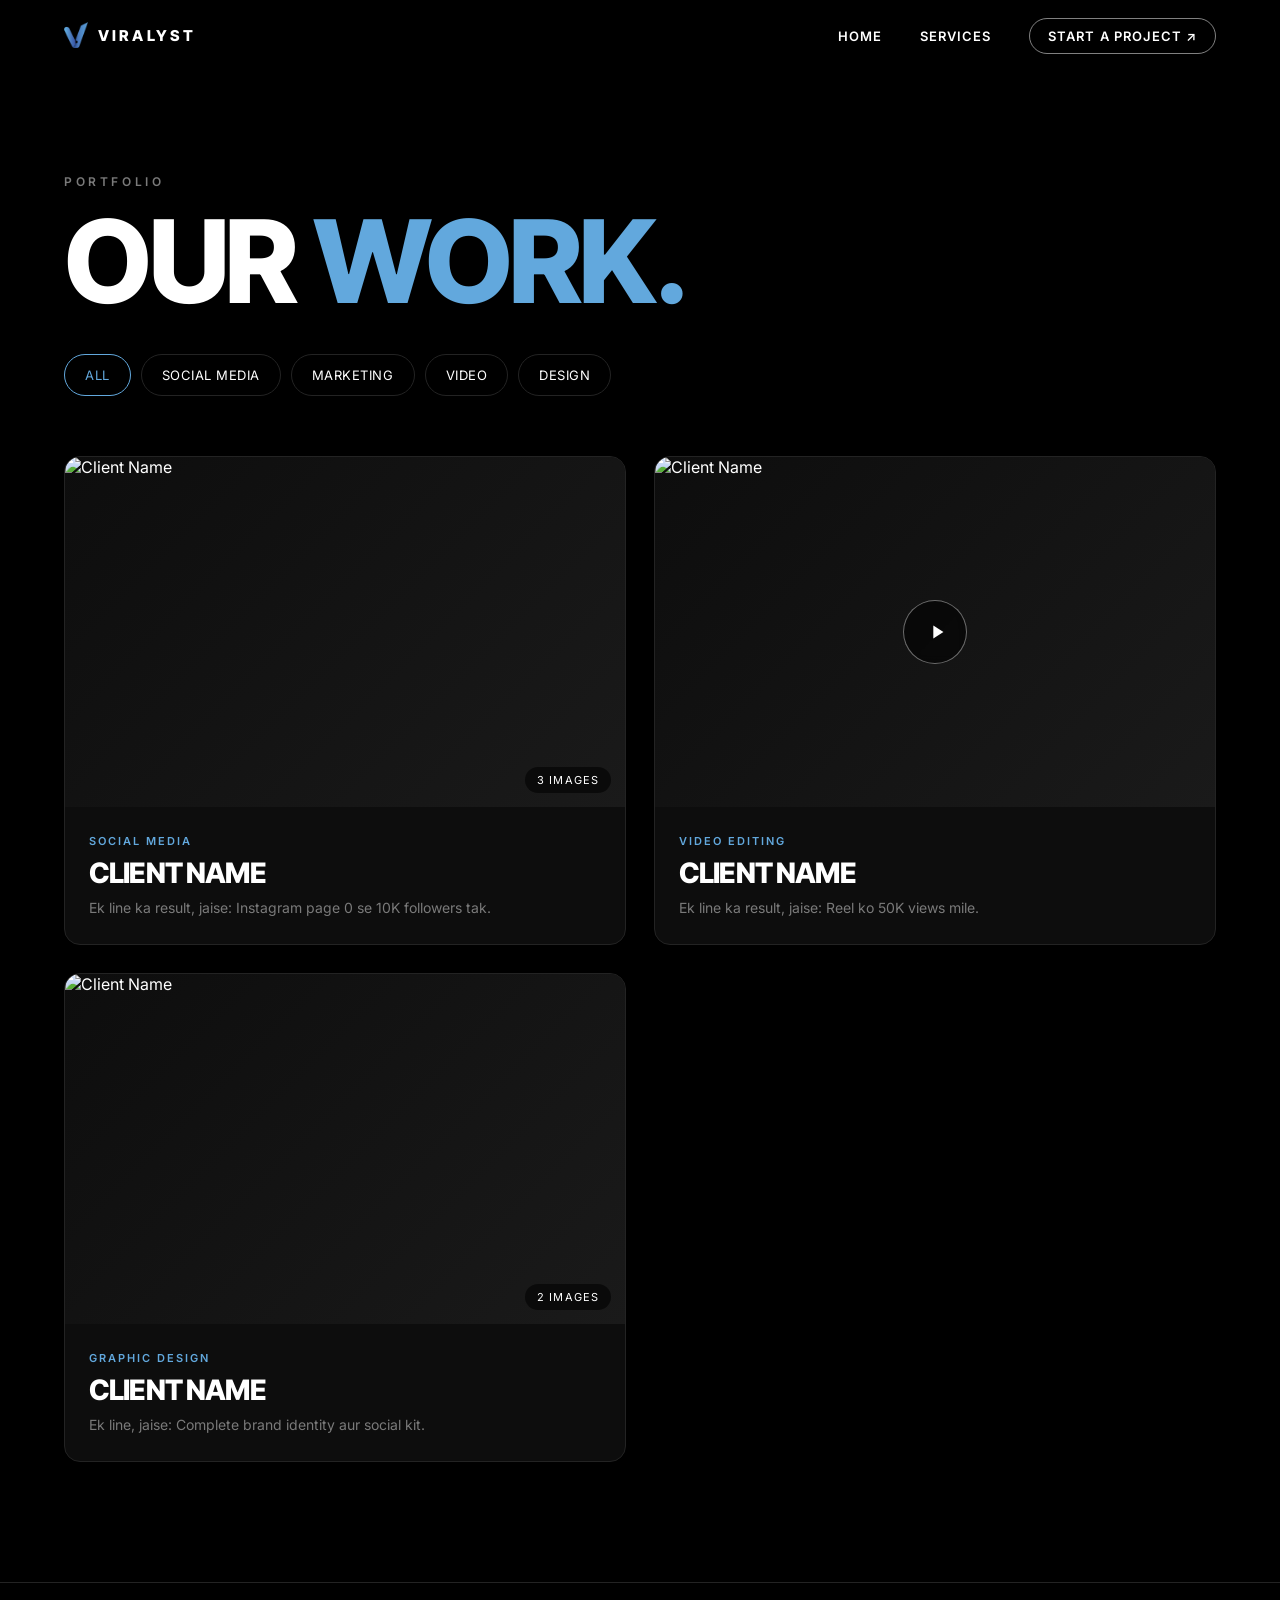
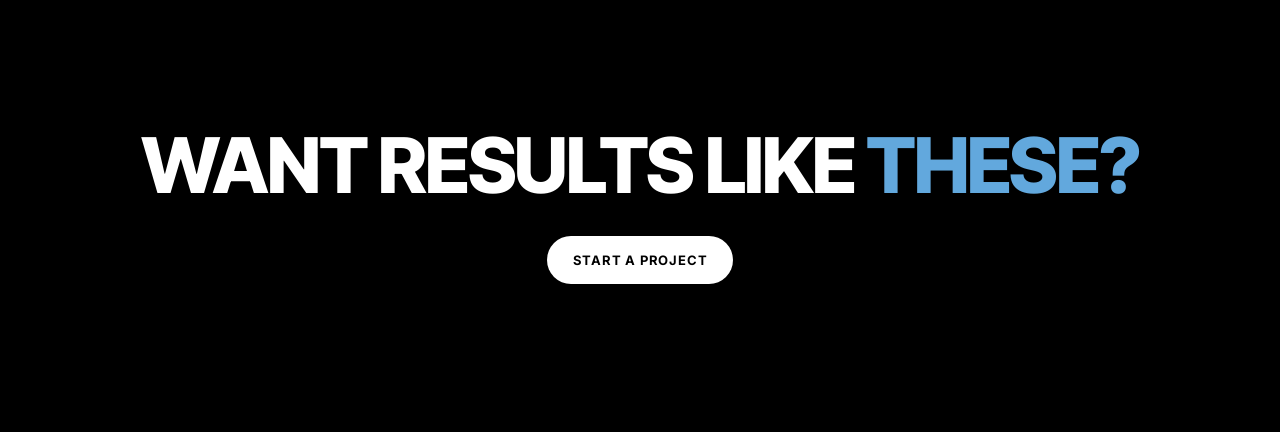
==== portfolio.html @ 77aafda1 "Contact form working, placeholders updated" ====
<!DOCTYPE html>
<html lang="en">
<head>
<meta charset="UTF-8">
<meta name="viewport" content="width=device-width, initial-scale=1.0">
<title>Our Work — Viralyst</title>
<link rel="icon" href="assets/vmark.png">
<link rel="preconnect" href="https://fonts.googleapis.com">
<link rel="preconnect" href="https://fonts.gstatic.com" crossorigin>
<link href="https://fonts.googleapis.com/css2?family=Inter:wght@400;500;600;700;800&family=Inter+Tight:wght@500;600;700;800;900&display=swap" rel="stylesheet">
<link rel="stylesheet" href="CoscadeStyle.css">
<link rel="stylesheet" href="Portfolio.css">
</head>
<body>

<header id="siteHeader">
  <a href="index.html" class="logo-mark">
    <img src="assets/vmark_icon.png" alt="Viralyst">
    <span class="word">VIRALYST</span>
  </a>
  <div class="nav-links">
    <ul>
      <li><a href="index.html">Home</a></li>
      <li><a href="index.html#services">Services</a></li>
      <li class="cta-item"><a href="index.html#contact" class="cta-nav">Start a Project ↗</a></li>
    </ul>
  </div>
</header>

<main>
  <section class="pf-hero">
    <span class="eyebrow">Portfolio</span>
    <h1>Our <span class="accent">work.</span></h1>
    <div class="pf-filters" id="pfFilters">
      <button class="chip on" data-filter="all">All</button>
      <button class="chip" data-filter="social">Social Media</button>
      <button class="chip" data-filter="marketing">Marketing</button>
      <button class="chip" data-filter="video">Video</button>
      <button class="chip" data-filter="design">Design</button>
    </div>
  </section>

  <section class="pf-grid" id="pfGrid">

    <!-- ===== SOCIAL / DESIGN / MARKETING project (images ka slider) =====
         data-images mein images comma se alag likho -->
    <article class="pf-card" data-cat="social" tabindex="0"
             data-images="Portfolio/social-1.jpg,Portfolio/social-2.jpg,Portfolio/social-3.jpg">
      <div class="pf-media">
        <img src="Portfolio/social-1.jpg" alt="Client Name">
        <span class="pf-count">3 images</span>
      </div>
      <div class="pf-info">
        <span class="cat">Social Media</span>
        <h3>Client Name</h3>
        <p>Ek line ka result, jaise: Instagram page 0 se 10K followers tak.</p>
      </div>
    </article>

    <!-- ===== VIDEO project (YouTube ya Drive ka embed link) ===== -->
    <article class="pf-card" data-cat="video" tabindex="0"
             data-video="https://www.youtube.com/embed/VIDEO_ID">
      <div class="pf-media">
        <img src="Portfolio/video-1.jpg" alt="Client Name">
        <span class="pf-play"><svg viewBox="0 0 24 24"><path d="M8 5v14l11-7z"/></svg></span>
      </div>
      <div class="pf-info">
        <span class="cat">Video Editing</span>
        <h3>Client Name</h3>
        <p>Ek line ka result, jaise: Reel ko 50K views mile.</p>
      </div>
    </article>

    <article class="pf-card" data-cat="design" tabindex="0"
             data-images="Portfolio/design-1.jpg,Portfolio/design-2.jpg">
      <div class="pf-media">
        <img src="Portfolio/design-1.jpg" alt="Client Name">
        <span class="pf-count">2 images</span>
      </div>
      <div class="pf-info">
        <span class="cat">Graphic Design</span>
        <h3>Client Name</h3>
        <p>Ek line, jaise: Complete brand identity aur social kit.</p>
      </div>
    </article>

  </section>

  <section class="cta-final" style="min-height:50vh;">
    <h2 style="font-size:clamp(32px,6vw,80px);">Want results like <span style="color:var(--blue-2)">these?</span></h2>
    <a href="index.html#contact" class="start-btn">Start a Project</a>
  </section>
</main>

<!-- POPUP -->
<div class="pf-modal" id="pfModal" aria-hidden="true">
  <div class="pf-modal-box">
    <button class="pf-close" id="pfClose" aria-label="Close">×</button>
    <div class="pf-stage" id="pfStage"></div>
    <div class="pf-modal-info">
      <span class="cat" id="pfCat"></span>
      <h3 id="pfTitle"></h3>
      <p id="pfDesc"></p>
    </div>
  </div>
</div>

<script src="Portfolio.js"></script>
</body>
</html>
---- CoscadeStyle.css ----
:root{
  --black:#000000;
  --near-black:#050505;
  --panel:#0d0d0d;
  --line:#232323;
  --white:#ffffff;
  --off:#c9c9c9;
  --dim:#7a7a7a;
  --blue-1:#4A72C7;
  --blue-2:#62A8DD;
  --blue:linear-gradient(135deg,var(--blue-1),var(--blue-2));
  --blue-solid:#5286d1;
  --ease:cubic-bezier(.16,.84,.44,1);
  --pad:clamp(24px,5vw,72px);
}
*{margin:0;padding:0;box-sizing:border-box;}
html{scroll-behavior:smooth;}
body{
  background:var(--black);
  color:var(--white);
  font-family:'Inter',sans-serif;
  overflow-x:hidden;
  cursor:auto;
}
@media (max-width:900px){ body{cursor:auto;} }
::selection{background:var(--blue-solid);color:var(--white);}

h1,h2,h3,.display{
  font-family:'Inter Tight',sans-serif;
  font-weight:800;
  letter-spacing:-0.03em;
  line-height:0.92;
  text-transform:uppercase;
}

.wrap{max-width:1440px;margin:0 auto;padding-left:var(--pad);padding-right:var(--pad);}

a{color:inherit;text-decoration:none;}
button{font-family:inherit;background:none;border:none;color:inherit;cursor:pointer;}

/* ---------- custom cursor ---------- */
#cursor{
  display : none;
  position:fixed;top:0;left:0;width:22px;height:22px;
  pointer-events:none;z-index:9999;
  transform:translate(-50%,-50%);
  mix-blend-mode:difference;
  transition:width .35s var(--ease),height .35s var(--ease), opacity .3s ease;
  will-change:transform;
  opacity:0;
}
#cursor.show{opacity:1;}
#cursor svg{width:100%;height:100%;display:block;}
#cursor.big{width:64px;height:64px;}
@media (max-width:900px){ #cursor{display:none;} }

/* ---------- preloader ---------- */
#preloader{
  position:fixed;inset:0;background:var(--black);z-index:10000;
  display:flex;flex-direction:column;align-items:center;justify-content:center;gap:22px;
  transition:opacity .9s var(--ease), visibility .9s var(--ease);
}
#preloader.hide{opacity:0;visibility:hidden;pointer-events:none;}
#preloader img{
  width:min(38vw,220px);
  opacity:0;filter:drop-shadow(0 0 40px rgba(74,114,199,.35));
  animation:markIn 1.1s var(--ease) .15s forwards;
}
@keyframes markIn{
  0%{opacity:0;transform:scale(1.5);}
  100%{opacity:1;transform:scale(1);}
}
#preloader .word{
  display:flex;overflow:hidden;
}
#preloader .word span{
  font-family:'Inter Tight',sans-serif;font-weight:800;font-size:clamp(28px,4vw,44px);
  letter-spacing:.14em;text-transform:uppercase;
  transform:translateY(110%);opacity:0;
  animation:letterUp .6s var(--ease) forwards;
}
@keyframes letterUp{ to{transform:translateY(0);opacity:1;} }
#preloader .tag{
  font-size:12px;letter-spacing:.35em;color:var(--dim);text-transform:uppercase;
  opacity:0;animation:fadeIn .8s var(--ease) 1.9s forwards;
}
@keyframes fadeIn{ to{opacity:1;} }

/* ---------- nav ---------- */
header{
  position:fixed;top:0;left:0;right:0;z-index:500;
  display:flex;align-items:center;justify-content:space-between;
  padding:22px var(--pad);
  background:linear-gradient(180deg, rgba(0,0,0,.75), rgba(0,0,0,0));
  transition:transform .5s var(--ease);
}
@media (max-width:760px){
  header{
    background:rgba(0,0,0,.92);
    padding:16px 20px;
  }
  .logo-mark .word{font-size:13px;}
  .cta-item .cta-nav{font-size:11px;padding:8px 14px;}
}
header.hidden{transform:translateY(-120%);}
.logo-mark{display:flex;align-items:center;gap:10px;}
.logo-mark img{height:26px;width:auto;display:block;}
.logo-mark .word{font-family:'Inter Tight',sans-serif;font-weight:800;font-size:15px;letter-spacing:.22em;}
.nav-links ul{list-style:none;display:flex;gap:38px;align-items:center;}
.nav-links a{font-size:13px;letter-spacing:.08em;text-transform:uppercase;font-weight:600;position:relative;}
.nav-links a:not(.cta-nav)::after{
  content:'';position:absolute;left:0;right:0;bottom:-6px;height:1px;background:var(--white);
  transform:scaleX(0);transform-origin:right;transition:transform .4s var(--ease);
}
.nav-links a:not(.cta-nav):hover::after{transform:scaleX(1);transform-origin:left;}
.cta-nav{
  border:1px solid rgba(255,255,255,.5);padding:9px 18px;border-radius:100px;
  font-size:12px;letter-spacing:.08em;
}
.nav-links{display:flex;}
@media (max-width:820px){ .nav-links ul li:not(.cta-item){display:none;} }

/* ---------- section base ---------- */
section{position:relative;}
.eyebrow{
  font-size:12px;letter-spacing:.3em;color:var(--dim);text-transform:uppercase;font-weight:600;
}

/* ---------- hero ---------- */
.hero{
  min-height:100svh;display:flex;flex-direction:column;justify-content:flex-end;
  padding:140px var(--pad) 0;position:relative;overflow:hidden;
}
.hero-bg{
  position:absolute;inset:0;z-index:0;
  background:radial-gradient(ellipse 65% 55% at 62% 28%, rgba(74,114,199,.16), transparent 70%);
}
#heroCanvas{
  position:absolute;inset:0;z-index:0;width:100%;height:100%;display:block;
    -webkit-mask-image:linear-gradient(to bottom, black 0%, black 30%, transparent 48%);
  mask-image:linear-gradient(to bottom, black 0%, black 30%, transparent 48%);
}
.hero-ghost{
  position:absolute;top:50%;right:-6%;width:min(52vw,760px);
  transform:translateY(-50%);z-index:0;opacity:.5;pointer-events:none;
  filter:drop-shadow(0 0 120px rgba(74,114,199,.35));
  will-change:transform;
}
.hero-ghost img{width:100%;display:block;}
@media (max-width:900px){ .hero-ghost{display:none;} }
.hero-grain{
  position:absolute;inset:0;z-index:1;opacity:.045;pointer-events:none;mix-blend-mode:overlay;
}
@media (prefers-reduced-motion: reduce){ #heroCanvas{display:none;} .hero-ghost{transform:translateY(-50%) !important;} }
.hero-head{position:relative;z-index:2;max-width:1180px;}
.hero-head h1{font-size:clamp(48px,8.6vw,150px);}
.hero-head h1 .line{display:block;overflow:hidden;}
.hero-head h1 .line span{display:block;transform:translateY(105%);animation:lineUp 1s var(--ease) forwards;}
.hero-head h1 .line:nth-child(1) span{animation-delay:2.15s;}
.hero-head h1 .line:nth-child(2) span{animation-delay:2.28s;}
@keyframes lineUp{ to{transform:translateY(0);} }

.hero-sub{
  margin-top:26px;display:flex;justify-content:space-between;align-items:flex-end;gap:24px;flex-wrap:wrap;
  opacity:0;animation:fadeIn .8s var(--ease) 2.6s forwards;
}
.hero-sub p{color:var(--off);max-width:420px;font-size:15px;line-height:1.55;}
.start-btn{
  display:inline-flex;align-items:center;gap:10px;
  padding:16px 26px;border-radius:100px;background:var(--white);color:var(--black);
  font-weight:700;font-size:13px;letter-spacing:.06em;text-transform:uppercase;
  white-space:nowrap;
}
.start-btn svg{width:14px;height:14px;transition:transform .35s var(--ease);}
.magnetic:hover svg{transform:translate(3px,-3px);}

/* service engine */
.engine{
  position:relative;height:min(58vh,560px);margin-top:56px;
  border-top:1px solid var(--line);display:flex;
}
.engine-word{
  flex:1;position:relative;display:flex;align-items:center;justify-content:center;
  border-right:1px solid var(--line);overflow:hidden;
  transition:flex .7s var(--ease);
}
.engine-word:last-child{border-right:none;}
.engine-word .stage{
  position:absolute;
  inset:0;
  width:100%;
  height:100%;
  opacity:0;
  display:flex;
  justify-content:center;
  align-items:center;
  overflow:hidden;
  border-radius:12px;
  transition:opacity .6s var(--ease);
}
.engine-word.active .stage{opacity:1;}
/* NAYA CODE: Jo aap ki file me pehle nahi tha */
.engine-word .stage img {
  width: 100%;
  height: 100%;
  object-fit: cover;
  object-position: center;
  display: block;
  border-radius: 12px;
  transition: transform 0.6s var(--ease);
}

.engine-word.active:hover .stage img {
  transform: scale(1.05);
}
.engine-word .label{
  position:relative;z-index:2;font-size:clamp(18px,2.4vw,30px);letter-spacing:.02em;
  transition:opacity .4s var(--ease), transform .5s var(--ease), color .4s;
  color:var(--white);
}
.engine-word.dim .label{opacity:.28;}
.engine-word.active{flex:2.6;}
.engine-word.active .label{transform:translateY(-64px);color:var(--blue-2);opacity:0;}
.engine-word .detail{
  position:absolute;bottom:34px;left:0;right:0;text-align:center;z-index:2;
  opacity:0;transform:translateY(12px);transition:all .5s var(--ease) .1s;
}
@media (max-width:760px){
  .engine-word.active .label{transform:translateY(-40px);opacity:0;}
}
.engine-word.active .detail{opacity:1;transform:translateY(0);}
.engine-word .detail .headline{font-family:'Inter Tight',sans-serif;font-weight:800;font-size:clamp(20px,2.4vw,32px);text-transform:uppercase;letter-spacing:-.01em;line-height:1;}
.engine-word .detail .tags{margin-top:12px;font-size:11px;letter-spacing:.18em;color:var(--dim);text-transform:uppercase;}
.engine-word .glow{position:absolute;inset:0;background:var(--blue);opacity:.14;filter:blur(40px);}
.engine-word .grid{
  position:absolute;inset:0;
  background-image:linear-gradient(rgba(255,255,255,.05) 1px,transparent 1px),linear-gradient(90deg,rgba(255,255,255,.05) 1px,transparent 1px);
  background-size:34px 34px;
  mask-image:radial-gradient(ellipse 70% 70% at 50% 50%, black 20%, transparent 75%);
}
@media (max-width:760px){
  .hero{min-height:auto;padding-top:110px;padding-bottom:0;justify-content:flex-start;}
  .hero-head{margin-top:34px;}
  .engine{flex-direction:column;height:auto;gap:8px;border-top:none;margin-top:40px;}

  /* non-active: patli strip, sirf naam */
  .engine-word{
    border-right:none;
    border-bottom:none;
    height:64px;
    border-radius:10px;
    overflow:hidden;
    border:1px solid var(--line);
    transition:height .5s var(--ease), flex .5s var(--ease);
  }
  .engine-word .stage{opacity:0;}
  .engine-word .label{
    transform:none;
    opacity:1;
    font-size:15px;
    letter-spacing:.05em;
  }

  /* active: badi, image + headline dikhein */
  .engine-word.active{
    flex:none;
    height:340px;
  }
  .engine-word.active .stage{opacity:1;}
  .engine-word.active .stage img{
  object-fit:contain;
  background:var(--panel);
}
  .engine-word.active .label{
    opacity:0; /* active hote hi naam hat jaye */
  }
  .engine-word.active .detail{
    bottom:20px;
  }
  .engine-word.active .detail .headline{
    font-size:20px;
    padding:0 16px;
  }
}
/* ---------- attention section ---------- */
.attention{
  min-height:100vh;display:flex;flex-direction:column;align-items:center;justify-content:center;
  text-align:center;padding:120px var(--pad);gap:30px;
}
.attention p.lead{color:var(--off);max-width:520px;font-size:15px;line-height:1.6;}
.stretch-wrap{width:100%;overflow:hidden;}
.stretch{
  font-family:'Inter Tight',sans-serif;font-weight:800;text-transform:uppercase;
  font-size:clamp(40px,9vw,120px);white-space:nowrap;letter-spacing:.02em;
  display:inline-block;color:var(--white);
}
.attention .snap{
  font-size:clamp(30px,5.4vw,86px);max-width:1000px;
}
.attention .snap .accent{color:var(--blue-2);}

/* ---------- service universes ---------- */
.universe{
  min-height:100vh;display:flex;align-items:center;
  border-top:1px solid var(--line);position:relative;overflow:hidden;padding:100px var(--pad);
}
.universe-inner{position:relative;z-index:2;display:grid;grid-template-columns:1.1fr .9fr;gap:60px;align-items:center;width:100%;}
.universe h2{font-size:clamp(40px,7vw,110px);}
.universe h2 .accent{color:var(--blue-2);}
.universe .tags{margin-top:24px;display:flex;flex-wrap:wrap;gap:10px;}
.universe .tags span{
  border:1px solid var(--line);padding:8px 16px;border-radius:100px;font-size:12px;
  letter-spacing:.08em;text-transform:uppercase;color:var(--off);
}
.universe-visual{position:relative;height:420px;}
@media (max-width:900px){
  .universe-inner{grid-template-columns:1fr;}
  .universe-visual{height:280px;order:-1;}
}

/* ---------- social carousel ---------- */
.carousel{
  width:100%;height:100%;overflow:hidden;border-radius:14px;
  border:1px solid var(--line);background:var(--panel);
}
.carousel-track{position:relative;width:100%;height:100%;}
.carousel-img{
  position:absolute;top:0;left:0;width:100%;height:100%;
  object-fit:cover;object-position:center;
  opacity:0;transition:opacity .9s var(--ease);
}
.carousel-img.active{opacity:1;}
.carousel-dots{
  position:absolute;bottom:16px;left:50%;transform:translateX(-50%);
  display:flex;gap:8px;z-index:5;
}
.dot{
  width:8px;height:8px;border-radius:50%;
  background:rgba(255,255,255,.3);cursor:pointer;
  transition:background .3s var(--ease);
}
.dot.active{background:var(--blue-2);box-shadow:0 0 10px var(--blue-2);}

/* ---------- single image (video) ---------- 👈 YE NAYA ADD KARNA HAI */
.single-img{
  width:100%;height:100%;
  object-fit:cover;object-position:center;
  display:block;border-radius:14px;
  border:1px solid var(--line);
}
/* ---------- video frame with scanline + timeline ---------- */
.video-frame{
  position:relative;
  width:100%;
  height:100%;
  border-radius:14px;
  overflow:hidden;
  border:1px solid var(--line);
}
.video-frame .single-img{
  border:none;
  border-radius:0;
}
/*.video-frame .scanline{
  position:absolute;top:0;bottom:0;width:2px;
  background:var(--blue-2);
  box-shadow:0 0 16px var(--blue-2);
  left:12%;
   /*animation:scrub 4.5s ease-in-out infinite; 
   animation:scrub 3s cubic-bezier(.5,0,.5,1) infinite;
  z-index:2;
}*/
.video-frame .scanline{
  position:absolute;top:0;bottom:0;width:1.5px;
  background:var(--blue-2);
  opacity:.6;
  box-shadow:0 0 10px var(--blue-2);
  left:12%;
  animation:scrub 3.5s cubic-bezier(.5,0,.5,1) infinite;
  z-index:2;
}
.video-frame .timeline{
  position:absolute;left:0;right:0;bottom:18px;
  height:60px;
  display:flex;gap:3px;padding:0 20px;
  align-items:flex-end;
  z-index:3;
}
/* .video-frame .timeline i{
  flex:1; 
  background:rgba(255,255,255,.6);
  border-radius:2px;
  min-height:4px;
  animation:waveBar 1.2s ease-in-out infinite;
  box-shadow:0 0 8px rgba(98,168,221,.5);
}
.video-frame .timeline i:nth-child(3n){
  background:var(--blue-2);
  box-shadow:0 0 12px var(--blue-2);
}
@keyframes waveBar{
  0%,100%{height:30%;}
  50%{height:100%;}
} */
 .video-frame .timeline i{
  flex:1;
  background:rgba(255,255,255,.35);
  border-radius:2px;
  min-height:4px;
  animation:waveBar 1.8s ease-in-out infinite;
  box-shadow:0 0 5px rgba(98,168,221,.3);
}
.video-frame .timeline i:nth-child(3n){
  background:rgba(98,168,221,.55);
  box-shadow:0 0 7px rgba(98,168,221,.4);
}
@keyframes waveBar{
  0%,100%{height:35%;}
  50%{height:72%;}
}

/* social visual: stacked feed cards */
.viz-social{position:relative;width:100%;height:100%;}
.feed-card{
  position:absolute;width:150px;height:190px;border-radius:14px;
  background:var(--panel);border:1px solid var(--line);
  transition:transform .6s var(--ease);
}
.feed-card .top{height:60%;border-radius:14px 14px 0 0;background:linear-gradient(135deg,rgba(74,114,199,.5),rgba(98,168,221,.15));}
.feed-card .bot{padding:10px;}
.feed-card .bot .b1{height:6px;width:70%;background:var(--line);border-radius:4px;margin-bottom:8px;}
.feed-card .bot .b2{height:6px;width:45%;background:var(--line);border-radius:4px;}

/* marketing visual: duplicating creative + funnel */
.viz-marketing{width:100%;height:100%;position:relative;}
.dup-row{position:absolute;top:38%;left:0;right:0;display:flex;gap:14px;justify-content:center;}
.dup-card{
  width:78px;height:100px;border-radius:10px;border:1px solid var(--line);background:var(--panel);
  opacity:0;transform:scale(.7);transition:all .5s var(--ease);
}
.dup-card.on{opacity:1;transform:scale(1);}
.dup-card::after{content:'';position:absolute;inset:8px;border-radius:6px;background:linear-gradient(135deg,var(--blue-1),var(--blue-2));opacity:.35;}
.funnel-line{position:absolute;bottom:14%;left:8%;right:8%;height:1px;background:var(--line);}
.funnel-line .dot{position:absolute;top:-4px;width:9px;height:9px;border-radius:50%;background:var(--blue-2);box-shadow:0 0 14px var(--blue-2);}

/* video visual: timeline scrub */
.viz-video{width:100%;height:100%;position:relative;background:var(--panel);border-radius:14px;border:1px solid var(--line);overflow:hidden;}
.viz-video .frame{position:absolute;inset:0;background:linear-gradient(160deg,#0a0a0a,#151515 60%,#0a0a0a);}
.viz-video .scanline{
  position:absolute;top:0;bottom:0;width:2px;background:var(--blue-2);box-shadow:0 0 16px var(--blue-2);
  left:12%;animation:scrub 4.5s ease-in-out infinite;
}
/* @keyframes scrub{0%{left:6%;}50%{left:88%;}100%{left:6%;}} */
@keyframes scrub{
  0%{left:6%;}
  15%{left:10%;}
  50%{left:88%;}
  65%{left:84%;}
  100%{left:6%;}
}
.viz-video .timeline{position:absolute;left:0;right:0;bottom:18px;height:34px;display:flex;gap:3px;padding:0 16px;}
.viz-video .timeline i{flex:1;background:rgba(255,255,255,.08);border-radius:2px;}
.viz-video .timeline i:nth-child(3n){background:rgba(98,168,221,.3);}

/* design visual: overlapping canvases */
.viz-design{width:100%;height:100%;position:relative;}
.canvas{
  position:absolute;border-radius:10px;border:1px solid var(--line);background:var(--panel);
  transition:transform .5s var(--ease);
}
.canvas .swatch{position:absolute;inset:14px;border-radius:6px;}

/* ---------- portfolio ---------- */
.portfolio-nav{
  position:sticky;top:50%;transform:translateY(-50%);float:right;z-index:20;
  display:flex;flex-direction:column;gap:16px;padding-right:var(--pad);
}
.portfolio-nav button{
  font-size:12px;letter-spacing:.1em;color:var(--dim);text-align:right;transition:color .3s;
}
.portfolio-nav button.active{color:var(--white);}
.case{
  min-height:100vh;display:flex;flex-direction:column;justify-content:center;
  border-top:1px solid var(--line);padding:100px var(--pad);position:relative;
}
.case-index{font-size:13px;letter-spacing:.1em;color:var(--dim);margin-bottom:26px;}
.case-visual{
  height:min(52vh,480px);border-radius:16px;border:1px solid var(--line);position:relative;overflow:hidden;
  background:var(--panel);
}
.case-meta{display:flex;justify-content:space-between;gap:24px;margin-top:34px;flex-wrap:wrap;}
.case-meta .col span.k{display:block;font-size:11px;letter-spacing:.18em;color:var(--dim);margin-bottom:6px;text-transform:uppercase;}
.case-meta .col span.v{font-size:15px;font-weight:600;}
.case h3{font-size:clamp(30px,5.6vw,74px);margin-top:34px;max-width:820px;}
.case h3 .accent{color:var(--blue-2);}
.case .disciplines{margin-top:20px;color:var(--dim);font-size:13px;letter-spacing:.1em;text-transform:uppercase;}

.case-visual.social{padding:24px;display:flex;gap:14px;align-items:flex-end;}
.case-visual.social .bar{flex:1;border-radius:8px 8px 0 0;background:linear-gradient(180deg,rgba(98,168,221,.5),rgba(74,114,199,.15));}
.case-visual.video{}
.case-visual.video .reel{position:absolute;inset:0;background:linear-gradient(200deg,#0a0a0a,#161616);}
.case-visual.video .playhead{position:absolute;top:0;bottom:0;width:2px;background:var(--blue-2);box-shadow:0 0 20px var(--blue-2);}
.case-visual.design{}
.case-visual.design .grid-swatch{position:absolute;inset:0;display:grid;grid-template-columns:repeat(4,1fr);grid-template-rows:repeat(3,1fr);gap:2px;}
.case-visual.design .grid-swatch div{background:var(--near-black);}

/* ---------- why ---------- */
.why{padding:150px var(--pad);border-top:1px solid var(--line);}
.why h2{font-size:clamp(38px,6.6vw,96px);max-width:900px;}
.principles{display:grid;grid-template-columns:repeat(3,1fr);gap:1px;background:var(--line);margin-top:70px;border:1px solid var(--line);}
.principle{background:var(--black);padding:44px 34px;}
.principle .num{font-size:13px;color:var(--blue-2);letter-spacing:.1em;}
.principle h4{margin-top:26px;font-size:clamp(20px,2.2vw,26px);}
.principle p{margin-top:14px;color:var(--dim);font-size:14px;line-height:1.6;}
@media (max-width:820px){ .principles{grid-template-columns:1fr;} }

/* ---------- proof ---------- */
.proof{
  padding:160px var(--pad);border-top:1px solid var(--line);text-align:center;
  display:flex;flex-direction:column;align-items:center;gap:34px;
}
.proof blockquote{
  font-family:'Inter Tight',sans-serif;font-weight:800;text-transform:uppercase;
  font-size:clamp(28px,5.4vw,64px);max-width:1000px;letter-spacing:-.01em;line-height:1.05;
}
.proof cite{font-style:normal;font-size:13px;letter-spacing:.1em;color:var(--dim);text-transform:uppercase;}
.proof cite b{color:var(--white);font-weight:700;}

/* ---------- final cta ---------- */
.cta-final{
  min-height:90vh;display:flex;flex-direction:column;align-items:center;justify-content:center;
  text-align:center;gap:34px;border-top:1px solid var(--line);padding:100px var(--pad);position:relative;overflow:hidden;
}
.cta-final .mark{width:70px;opacity:.9;}
.cta-final h2{font-size:clamp(42px,8.6vw,130px);}
.cta-final p{color:var(--off);max-width:460px;font-size:15px;line-height:1.6;}
.cta-final .glow{
  position:absolute;inset:0;background:radial-gradient(ellipse 50% 40% at 50% 40%, rgba(74,114,199,.16), transparent 70%);
}

/* ---------- contact ---------- */
.contact{padding:140px var(--pad);border-top:1px solid var(--line);}
.contact-head{max-width:640px;margin-bottom:60px;}
.contact-head h2{font-size:clamp(34px,6vw,78px);}
.chip-group{display:flex;flex-wrap:wrap;gap:12px;margin-top:18px;}
.chip{
  border:1px solid var(--line);padding:12px 20px;border-radius:100px;font-size:13px;
  letter-spacing:.04em;text-transform:uppercase;transition:all .3s var(--ease);
}
.chip.on,.chip:hover{border-color:var(--blue-2);color:var(--blue-2);}
.form-grid{display:grid;grid-template-columns:1fr 1fr;gap:40px 60px;margin-top:56px;}
.field{border-bottom:1px solid var(--line);padding-bottom:14px;}
.field label{display:block;font-size:11px;letter-spacing:.16em;color:var(--dim);text-transform:uppercase;margin-bottom:14px;}
.field input,.field textarea{
  width:100%;background:none;border:none;color:var(--white);font-family:inherit;font-size:17px;outline:none;
}
.field textarea{resize:none;height:60px;}
.field.full{grid-column:1/-1;}
.submit-row{margin-top:60px;display:flex;justify-content:flex-end;}
@media (max-width:760px){ .form-grid{grid-template-columns:1fr;} }

/* ---------- footer ---------- */
footer{padding:80px var(--pad) 40px;border-top:1px solid var(--line);}
.footer-top{display:flex;justify-content:space-between;align-items:flex-end;flex-wrap:wrap;gap:40px;}
footer .word{font-family:'Inter Tight',sans-serif;font-weight:800;font-size:clamp(40px,8vw,110px);text-transform:uppercase;letter-spacing:-.02em;}
footer .sub{color:var(--dim);letter-spacing:.2em;font-size:12px;text-transform:uppercase;margin-top:8px;}
.footer-links{display:flex;gap:28px;flex-wrap:wrap;}
.footer-links a{font-size:13px;letter-spacing:.06em;color:var(--off);text-transform:uppercase;}
.footer-bottom{margin-top:60px;display:flex;justify-content:space-between;color:var(--dim);font-size:12px;letter-spacing:.06em;flex-wrap:wrap;gap:10px;}

/* reveal utility */
.reveal{opacity:0;transform:translateY(24px);transition:opacity .8s var(--ease), transform .8s var(--ease);}
.reveal.in{opacity:1;transform:translateY(0);}

/* ---------- contact v2 (two column) ---------- */
.contact-grid{display:grid;grid-template-columns:.9fr 1.1fr;gap:70px;align-items:start;}
.contact-left h2{font-size:clamp(38px,6vw,84px);margin-top:18px;}
.contact-left h2 .accent{color:var(--blue-2);}
.contact-lead{margin-top:26px;color:var(--off);font-size:15px;line-height:1.65;max-width:460px;}
.contact-cards{margin-top:36px;display:flex;flex-direction:column;gap:14px;max-width:460px;}
.c-card{
  display:flex;align-items:center;gap:16px;padding:16px 18px;
  border:1px solid var(--line);border-radius:14px;background:var(--panel);
  transition:border-color .3s, transform .4s var(--ease);
}
a.c-card:hover{border-color:var(--blue-2);transform:translateX(4px);}
.c-icon{
  width:44px;height:44px;border-radius:12px;flex-shrink:0;
  display:flex;align-items:center;justify-content:center;
  background:rgba(74,114,199,.16);color:var(--blue-2);
}
.c-icon svg{width:20px;height:20px;display:block;}
.c-card .k{display:block;font-size:11px;letter-spacing:.16em;color:var(--dim);text-transform:uppercase;}
.c-card .v{display:block;margin-top:4px;font-size:15px;font-weight:600;}
.c-note{
  margin-top:22px;max-width:460px;padding:16px 18px;border-radius:12px;
  border:1px solid rgba(98,168,221,.35);background:rgba(74,114,199,.08);
  color:var(--off);font-size:13px;line-height:1.6;
}
.contact-form{border:1px solid var(--line);border-radius:18px;padding:36px;background:var(--panel);}
.cf-grid{display:grid;grid-template-columns:1fr 1fr;gap:30px 28px;}
.contact-form .field.err{border-bottom-color:#e5484d;}
.contact-form textarea{height:90px;}
.contact-form .submit-row{margin-top:36px;}
@media (max-width:900px){
  .contact-grid{grid-template-columns:1fr;gap:44px;}
  .contact-form{padding:24px;}
  .cf-grid{grid-template-columns:1fr;}
}

/* ---------- floating contact buttons ---------- */
.float-contact{
  position:fixed;right:22px;bottom:22px;z-index:400;
  display:flex;flex-direction:column;gap:12px;
}
.fc-btn{
  width:54px;height:54px;border-radius:50%;
  display:flex;align-items:center;justify-content:center;
  color:#fff;box-shadow:0 6px 22px rgba(0,0,0,.45);
  transition:transform .35s var(--ease), box-shadow .35s var(--ease);
}
.fc-btn svg{width:26px;height:26px;display:block;}
.fc-btn:hover{transform:translateY(-4px) scale(1.06);box-shadow:0 10px 28px rgba(0,0,0,.55);}
.fc-call{background:var(--blue);}
.fc-wa{background:#25D366;}
@media (max-width:760px){
  .float-contact{right:14px;bottom:14px;}
  .fc-btn{width:48px;height:48px;}
  .fc-btn svg{width:23px;height:23px;}
}


@media (prefers-reduced-motion: reduce){
  *{animation-duration:.01ms !important;animation-iteration-count:1 !important;transition-duration:.01ms !important;}
}
---- Portfolio.css ----
.pf-hero{padding:170px var(--pad) 20px;}
  .pf-hero h1{font-size:clamp(48px,9vw,140px);margin-top:18px;}
  .pf-hero h1 .accent{color:var(--blue-2);}
  .pf-filters{display:flex;flex-wrap:wrap;gap:10px;margin-top:40px;}
  .pf-filters .chip{cursor:pointer;}

  .pf-grid{
    display:grid;grid-template-columns:repeat(auto-fill,minmax(min(100%,440px),1fr));
    gap:28px;padding:40px var(--pad) 120px;
  }
  .pf-card{
    border:1px solid var(--line);border-radius:16px;overflow:hidden;cursor:pointer;
    background:var(--panel);transition:transform .5s var(--ease), border-color .3s;
    outline:none;
  }
  .pf-card:hover,.pf-card:focus-visible{transform:translateY(-6px);border-color:var(--blue-2);}
  .pf-card.hide{display:none;}
  .pf-media{position:relative;aspect-ratio:16/10;background:linear-gradient(135deg,#0d0d0d,#1a1a1a);overflow:hidden;}
  .pf-media img{width:100%;height:100%;object-fit:cover;display:block;transition:transform .6s var(--ease);}
  .pf-card:hover .pf-media img{transform:scale(1.05);}
  .pf-play{
    position:absolute;top:50%;left:50%;transform:translate(-50%,-50%);
    width:64px;height:64px;border-radius:50%;
    background:rgba(0,0,0,.55);border:1px solid rgba(255,255,255,.4);
    backdrop-filter:blur(4px);display:flex;align-items:center;justify-content:center;
    transition:background .3s, transform .4s var(--ease);
  }
  .pf-play svg{width:22px;height:22px;fill:#fff;margin-left:3px;}
  .pf-card:hover .pf-play{background:var(--blue-solid);transform:translate(-50%,-50%) scale(1.1);}
  .pf-count{
    position:absolute;right:14px;bottom:14px;padding:6px 12px;border-radius:100px;
    background:rgba(0,0,0,.6);font-size:11px;letter-spacing:.1em;text-transform:uppercase;
  }
  .pf-info{padding:22px 24px 26px;}
  .pf-info .cat{font-size:11px;letter-spacing:.18em;color:var(--blue-2);text-transform:uppercase;font-weight:600;}
  .pf-info h3{font-size:clamp(22px,2.2vw,30px);margin-top:12px;}
  .pf-info p{margin-top:10px;color:var(--dim);font-size:14px;line-height:1.5;}

  /* ---------- popup ---------- */
  .pf-modal{
    position:fixed;inset:0;z-index:1000;background:rgba(0,0,0,.9);
    display:flex;align-items:center;justify-content:center;padding:24px;
    opacity:0;visibility:hidden;transition:opacity .35s var(--ease), visibility .35s;
  }
  .pf-modal.open{opacity:1;visibility:visible;}
  .pf-modal-box{
    position:relative;width:100%;max-width:1000px;max-height:100%;overflow:auto;
    background:var(--panel);border:1px solid var(--line);border-radius:16px;
  }
  .pf-close{
    position:absolute;top:14px;right:14px;z-index:5;width:42px;height:42px;border-radius:50%;
    background:rgba(0,0,0,.65);border:1px solid rgba(255,255,255,.3);
    font-size:22px;line-height:1;display:flex;align-items:center;justify-content:center;
  }
  .pf-close:hover{background:var(--blue-solid);}
  .pf-stage{position:relative;aspect-ratio:16/10;background:#000;}
  .pf-stage img,.pf-stage iframe{width:100%;height:100%;object-fit:contain;display:block;border:0;}
  .pf-arrow{
    position:absolute;top:50%;transform:translateY(-50%);z-index:4;
    width:46px;height:46px;border-radius:50%;
    background:rgba(0,0,0,.6);border:1px solid rgba(255,255,255,.3);
    font-size:20px;display:flex;align-items:center;justify-content:center;
  }
  .pf-arrow:hover{background:var(--blue-solid);}
  .pf-prev{left:14px;} .pf-next{right:14px;}
  .pf-dots{position:absolute;bottom:14px;left:50%;transform:translateX(-50%);display:flex;gap:8px;z-index:4;}
  .pf-dots i{width:8px;height:8px;border-radius:50%;background:rgba(255,255,255,.35);cursor:pointer;}
  .pf-dots i.on{background:var(--blue-2);box-shadow:0 0 10px var(--blue-2);}
  .pf-modal-info{padding:24px 28px 30px;}
  .pf-modal-info .cat{font-size:11px;letter-spacing:.18em;color:var(--blue-2);text-transform:uppercase;font-weight:600;}
  .pf-modal-info h3{font-size:clamp(24px,3vw,38px);margin-top:12px;}
  .pf-modal-info p{margin-top:12px;color:var(--off);font-size:15px;line-height:1.6;max-width:640px;}
  @media (max-width:760px){
    .pf-modal{padding:12px;}
    .pf-arrow{width:38px;height:38px;}
  }
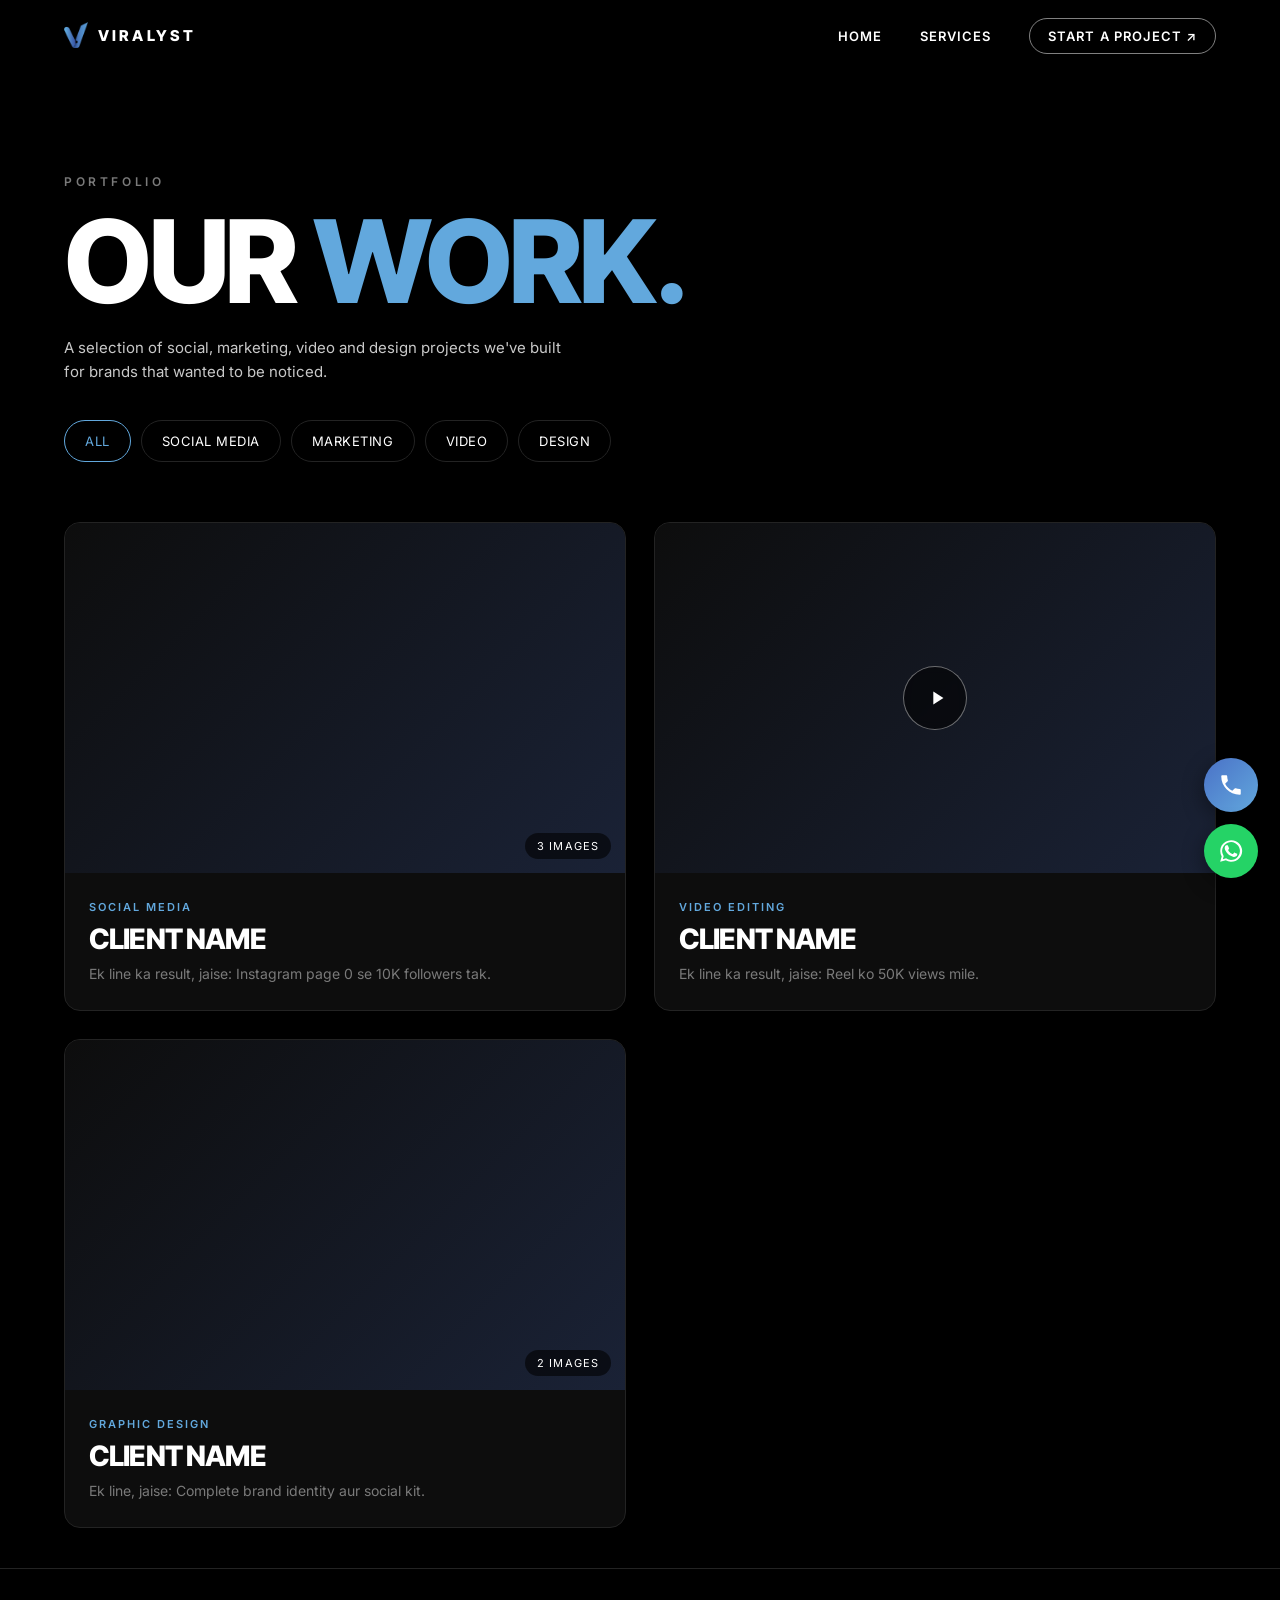
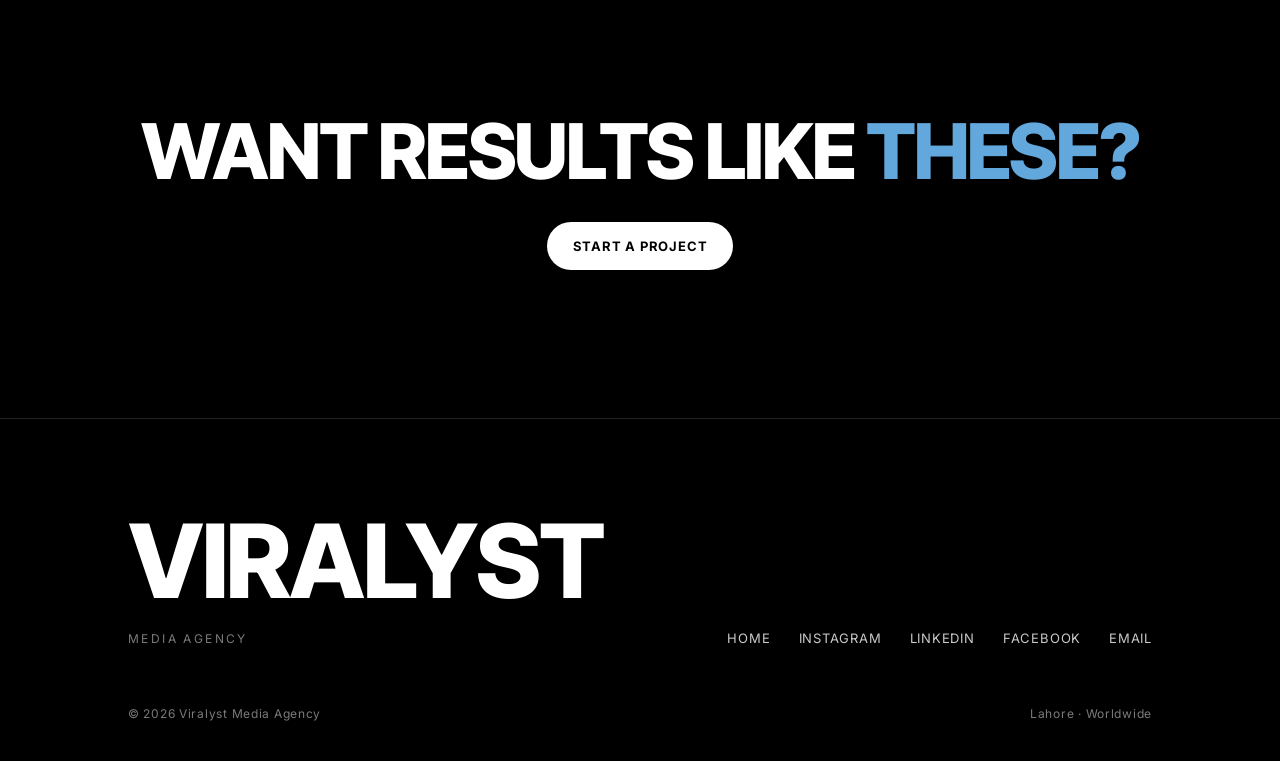
==== commit 0a72ab65: "Update website" ====
--- a/portfolio.html
+++ b/portfolio.html
@@ -4,6 +4,7 @@
 <meta charset="UTF-8">
 <meta name="viewport" content="width=device-width, initial-scale=1.0">
 <title>Our Work — Viralyst</title>
+<meta name="description" content="Selected social media, marketing, video and design work by Viralyst.">
 <link rel="icon" href="assets/vmark.png">
 <link rel="preconnect" href="https://fonts.googleapis.com">
 <link rel="preconnect" href="https://fonts.gstatic.com" crossorigin>
@@ -31,6 +32,7 @@
   <section class="pf-hero">
     <span class="eyebrow">Portfolio</span>
     <h1>Our <span class="accent">work.</span></h1>
+    <p class="pf-sub">A selection of social, marketing, video and design projects we've built for brands that wanted to be noticed.</p>
     <div class="pf-filters" id="pfFilters">
       <button class="chip on" data-filter="all">All</button>
       <button class="chip" data-filter="social">Social Media</button>
@@ -42,12 +44,13 @@
 
   <section class="pf-grid" id="pfGrid">
 
-    <!-- ===== SOCIAL / DESIGN / MARKETING project (images ka slider) =====
-         data-images mein images comma se alag likho -->
+    <!-- ===== IMAGES wala project (Social / Marketing / Design) =====
+         data-cat: social | marketing | video | design
+         data-images: images ke path, comma se alag -->
     <article class="pf-card" data-cat="social" tabindex="0"
              data-images="Portfolio/social-1.jpg,Portfolio/social-2.jpg,Portfolio/social-3.jpg">
       <div class="pf-media">
-        <img src="Portfolio/social-1.jpg" alt="Client Name">
+        <img src="Portfolio/social-1.jpg" alt="Client Name" onerror="this.style.display='none'">
         <span class="pf-count">3 images</span>
       </div>
       <div class="pf-info">
@@ -57,11 +60,11 @@
       </div>
     </article>
 
-    <!-- ===== VIDEO project (YouTube ya Drive ka embed link) ===== -->
+    <!-- ===== VIDEO wala project (YouTube ya Drive ka embed link) ===== -->
     <article class="pf-card" data-cat="video" tabindex="0"
              data-video="https://www.youtube.com/embed/VIDEO_ID">
       <div class="pf-media">
-        <img src="Portfolio/video-1.jpg" alt="Client Name">
+        <img src="Portfolio/video-1.jpg" alt="Client Name" onerror="this.style.display='none'">
         <span class="pf-play"><svg viewBox="0 0 24 24"><path d="M8 5v14l11-7z"/></svg></span>
       </div>
       <div class="pf-info">
@@ -74,7 +77,7 @@
     <article class="pf-card" data-cat="design" tabindex="0"
              data-images="Portfolio/design-1.jpg,Portfolio/design-2.jpg">
       <div class="pf-media">
-        <img src="Portfolio/design-1.jpg" alt="Client Name">
+        <img src="Portfolio/design-1.jpg" alt="Client Name" onerror="this.style.display='none'">
         <span class="pf-count">2 images</span>
       </div>
       <div class="pf-info">
@@ -85,12 +88,49 @@
     </article>
 
   </section>
+
+  <div class="pf-empty" id="pfEmpty">
+    <h3>More work coming soon.</h3>
+    <p>We're adding new projects to this category. Check back shortly.</p>
+  </div>
 
   <section class="cta-final" style="min-height:50vh;">
     <h2 style="font-size:clamp(32px,6vw,80px);">Want results like <span style="color:var(--blue-2)">these?</span></h2>
     <a href="index.html#contact" class="start-btn">Start a Project</a>
   </section>
 </main>
+
+<footer>
+  <div class="wrap">
+    <div class="footer-top">
+      <div>
+        <div class="word">Viralyst</div>
+        <div class="sub">Media Agency</div>
+      </div>
+      <div class="footer-links">
+        <a href="index.html">Home</a>
+        <a href="#" target="_blank" rel="www.Instagram.com">Instagram</a>
+        <a href="#" target="_blank" rel="noopener">LinkedIn</a>
+        <a href="#" target="_blank" rel="noopener">Facebook</a>
+        <a href="mailto:hello@viralyst.agency">Email</a>
+      </div>
+    </div>
+    <div class="footer-bottom">
+      <span>© 2026 Viralyst Media Agency</span>
+      <span>Lahore · Worldwide</span>
+    </div>
+  </div>
+</footer>
+
+<!-- FLOATING CONTACT BUTTONS -->
+<div class="float-contact">
+  <a href="tel:+923241767530" class="fc-btn fc-call" aria-label="Call us">
+    <svg viewBox="0 0 24 24" fill="currentColor"><path d="M6.6 10.8c1.4 2.8 3.8 5.1 6.6 6.6l2.2-2.2c.3-.3.7-.4 1-.2 1.1.4 2.3.6 3.6.6.6 0 1 .4 1 1V20c0 .6-.4 1-1 1C10.6 21 3 13.4 3 4c0-.6.4-1 1-1h3.5c.6 0 1 .4 1 1 0 1.3.2 2.5.6 3.6.1.3 0 .7-.2 1l-2.3 2.2z"/></svg>
+  </a>
+  <a href="https://wa.me/923241767530?text=Hi%20Viralyst%2C%20I%20want%20to%20discuss%20a%20project" target="_blank" rel="noopener" class="fc-btn fc-wa" aria-label="WhatsApp us">
+    <svg viewBox="0 0 24 24" fill="currentColor"><path d="M17.5 14.4c-.3-.1-1.7-.8-2-.9-.3-.1-.5-.1-.7.1-.2.3-.8.9-.9 1.1-.2.2-.3.2-.6.1-.3-.1-1.2-.4-2.3-1.4-.9-.8-1.4-1.7-1.6-2-.2-.3 0-.4.1-.6l.4-.5c.1-.1.2-.3.3-.5.1-.2 0-.4 0-.5-.1-.1-.7-1.6-.9-2.2-.2-.6-.5-.5-.7-.5h-.6c-.2 0-.5.1-.8.4-.3.3-1 1-1 2.4s1 2.8 1.2 3c.1.2 2 3.1 4.9 4.3.7.3 1.2.5 1.6.6.7.2 1.3.2 1.8.1.5-.1 1.7-.7 1.9-1.4.2-.7.2-1.2.2-1.4-.1-.1-.3-.2-.6-.3zM12 2a10 10 0 0 0-8.6 15l-1.4 5 5.2-1.4A10 10 0 1 0 12 2zm0 18.2c-1.5 0-3-.4-4.2-1.2l-.3-.2-3 .8.8-2.9-.2-.3A8.2 8.2 0 1 1 12 20.2z"/></svg>
+  </a>
+</div>
 
 <!-- POPUP -->
 <div class="pf-modal" id="pfModal" aria-hidden="true">
@@ -105,6 +145,95 @@
   </div>
 </div>
 
-<script src="Portfolio.js"></script>
+<script>
+  /* ---------- header: neeche scroll par chhup jaye ---------- */
+  const siteHeader = document.getElementById('siteHeader');
+  let lastY = window.scrollY;
+  window.addEventListener('scroll', ()=>{
+    const y = window.scrollY;
+    siteHeader.classList.toggle('hidden', y > lastY && y > 200);
+    lastY = y;
+  }, {passive:true});
+
+  /* ---------- filter ---------- */
+  const chips = document.querySelectorAll('#pfFilters .chip');
+  const cards = document.querySelectorAll('.pf-card');
+  const emptyMsg = document.getElementById('pfEmpty');
+
+  function applyFilter(f){
+    chips.forEach(c=>c.classList.toggle('on', c.dataset.filter === f));
+    let shown = 0;
+    cards.forEach(card=>{
+      const hide = f !== 'all' && card.dataset.cat !== f;
+      card.classList.toggle('hide', hide);
+      if(!hide) shown++;
+    });
+    emptyMsg.classList.toggle('show', shown === 0);
+  }
+  chips.forEach(chip=>chip.addEventListener('click', ()=>applyFilter(chip.dataset.filter)));
+
+  // portfolio.html#video jaisa link seedha us category ko khol de
+  const hash = location.hash.slice(1);
+  if(['social','marketing','video','design'].includes(hash)) applyFilter(hash);
+
+  /* ---------- popup ---------- */
+  const modal = document.getElementById('pfModal');
+  const stage = document.getElementById('pfStage');
+  let slides = [], idx = 0;
+
+  function renderSlide(){
+    stage.querySelector('img').src = slides[idx];
+    stage.querySelectorAll('.pf-dots i').forEach((d,i)=>d.classList.toggle('on', i===idx));
+  }
+  function go(step){ idx = (idx + step + slides.length) % slides.length; renderSlide(); }
+
+  function openModal(card){
+    document.getElementById('pfCat').textContent   = card.querySelector('.cat').textContent;
+    document.getElementById('pfTitle').textContent = card.querySelector('h3').textContent;
+    document.getElementById('pfDesc').textContent  = card.querySelector('p').textContent;
+    stage.innerHTML = '';
+    slides = []; idx = 0;
+
+    if(card.dataset.video){
+      stage.innerHTML = '<iframe src="'+card.dataset.video+'" allow="autoplay; fullscreen; picture-in-picture" allowfullscreen></iframe>';
+    } else if(card.dataset.images){
+      slides = card.dataset.images.split(',').map(s=>s.trim());
+      stage.innerHTML = '<img alt="">';
+      if(slides.length > 1){
+        stage.insertAdjacentHTML('beforeend',
+          '<button class="pf-arrow pf-prev" aria-label="Previous">‹</button>'+
+          '<button class="pf-arrow pf-next" aria-label="Next">›</button>'+
+          '<div class="pf-dots">'+slides.map(()=>'<i></i>').join('')+'</div>');
+        stage.querySelector('.pf-prev').onclick = ()=>go(-1);
+        stage.querySelector('.pf-next').onclick = ()=>go(1);
+        stage.querySelectorAll('.pf-dots i').forEach((d,i)=>d.onclick = ()=>{ idx=i; renderSlide(); });
+      }
+      renderSlide();
+    }
+    modal.classList.add('open');
+    modal.setAttribute('aria-hidden','false');
+    document.body.style.overflow = 'hidden';
+  }
+
+  function closeModal(){
+    modal.classList.remove('open');
+    modal.setAttribute('aria-hidden','true');
+    stage.innerHTML = '';          // video band ho jaye
+    document.body.style.overflow = 'auto';
+  }
+
+  cards.forEach(card=>{
+    card.addEventListener('click', ()=>openModal(card));
+    card.addEventListener('keydown', e=>{ if(e.key==='Enter') openModal(card); });
+  });
+  document.getElementById('pfClose').addEventListener('click', closeModal);
+  modal.addEventListener('click', e=>{ if(e.target===modal) closeModal(); });
+  document.addEventListener('keydown', e=>{
+    if(!modal.classList.contains('open')) return;
+    if(e.key==='Escape') closeModal();
+    if(e.key==='ArrowRight' && slides.length>1) go(1);
+    if(e.key==='ArrowLeft'  && slides.length>1) go(-1);
+  });
+</script>
 </body>
 </html>
--- a/Portfolio.css
+++ b/Portfolio.css
@@ -1,21 +1,24 @@
 .pf-hero{padding:170px var(--pad) 20px;}
   .pf-hero h1{font-size:clamp(48px,9vw,140px);margin-top:18px;}
   .pf-hero h1 .accent{color:var(--blue-2);}
-  .pf-filters{display:flex;flex-wrap:wrap;gap:10px;margin-top:40px;}
+  .pf-hero .pf-sub{margin-top:22px;color:var(--off);font-size:15px;line-height:1.6;max-width:520px;}
+  .pf-filters{display:flex;flex-wrap:wrap;gap:10px;margin-top:36px;}
   .pf-filters .chip{cursor:pointer;}
 
   .pf-grid{
     display:grid;grid-template-columns:repeat(auto-fill,minmax(min(100%,440px),1fr));
-    gap:28px;padding:40px var(--pad) 120px;
+    gap:28px;padding:40px var(--pad) 40px;
   }
   .pf-card{
     border:1px solid var(--line);border-radius:16px;overflow:hidden;cursor:pointer;
     background:var(--panel);transition:transform .5s var(--ease), border-color .3s;
-    outline:none;
+    outline:none;animation:pfIn .6s var(--ease) both;
   }
   .pf-card:hover,.pf-card:focus-visible{transform:translateY(-6px);border-color:var(--blue-2);}
   .pf-card.hide{display:none;}
-  .pf-media{position:relative;aspect-ratio:16/10;background:linear-gradient(135deg,#0d0d0d,#1a1a1a);overflow:hidden;}
+  @keyframes pfIn{from{opacity:0;transform:translateY(18px);}to{opacity:1;transform:translateY(0);}}
+
+  .pf-media{position:relative;aspect-ratio:16/10;background:linear-gradient(135deg,#0d0d0d,#1a2236);overflow:hidden;}
   .pf-media img{width:100%;height:100%;object-fit:cover;display:block;transition:transform .6s var(--ease);}
   .pf-card:hover .pf-media img{transform:scale(1.05);}
   .pf-play{
@@ -35,6 +38,11 @@
   .pf-info .cat{font-size:11px;letter-spacing:.18em;color:var(--blue-2);text-transform:uppercase;font-weight:600;}
   .pf-info h3{font-size:clamp(22px,2.2vw,30px);margin-top:12px;}
   .pf-info p{margin-top:10px;color:var(--dim);font-size:14px;line-height:1.5;}
+
+  .pf-empty{display:none;text-align:center;padding:60px var(--pad) 20px;color:var(--dim);}
+  .pf-empty.show{display:block;}
+  .pf-empty h3{font-size:clamp(24px,3.4vw,40px);color:var(--white);}
+  .pf-empty p{margin-top:14px;font-size:15px;}
 
   /* ---------- popup ---------- */
   .pf-modal{
@@ -70,7 +78,10 @@
   .pf-modal-info .cat{font-size:11px;letter-spacing:.18em;color:var(--blue-2);text-transform:uppercase;font-weight:600;}
   .pf-modal-info h3{font-size:clamp(24px,3vw,38px);margin-top:12px;}
   .pf-modal-info p{margin-top:12px;color:var(--off);font-size:15px;line-height:1.6;max-width:640px;}
+
   @media (max-width:760px){
+    .pf-hero{padding-top:130px;}
+    .pf-grid{gap:20px;}
     .pf-modal{padding:12px;}
     .pf-arrow{width:38px;height:38px;}
   }
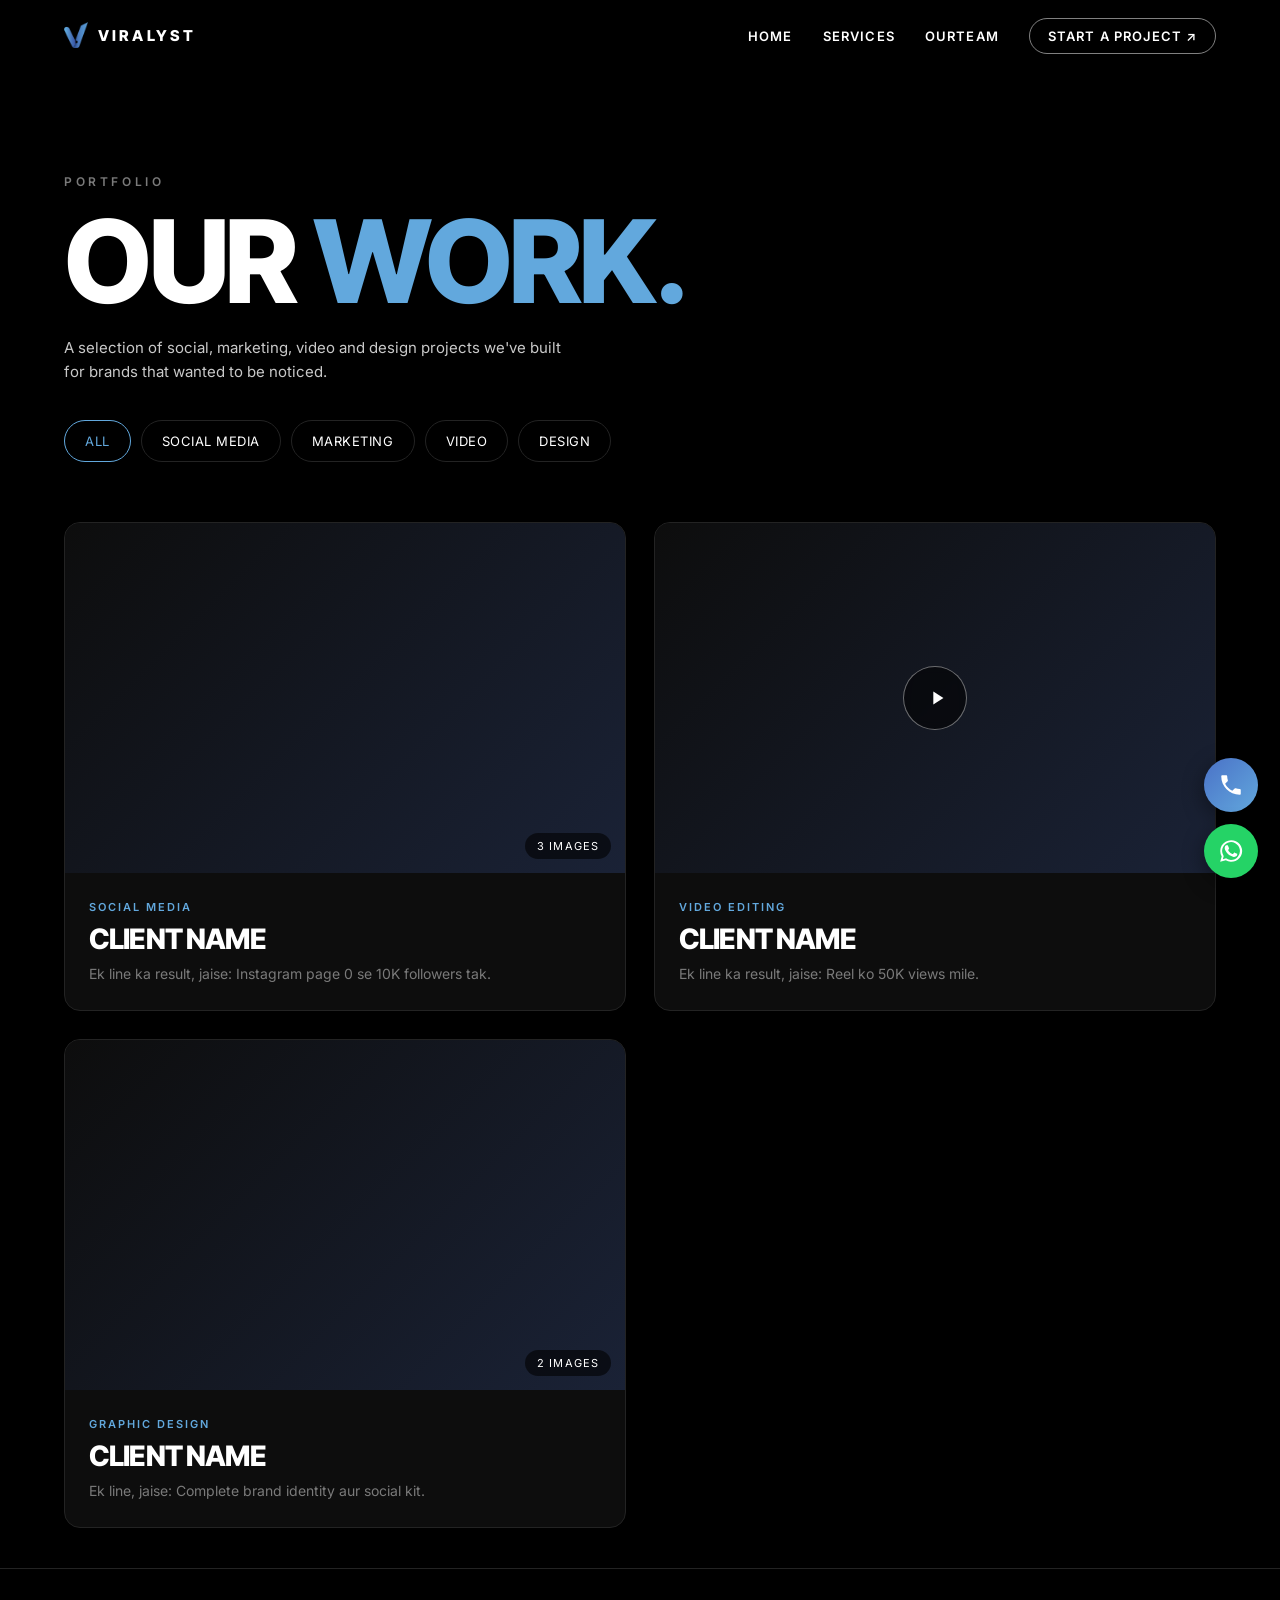
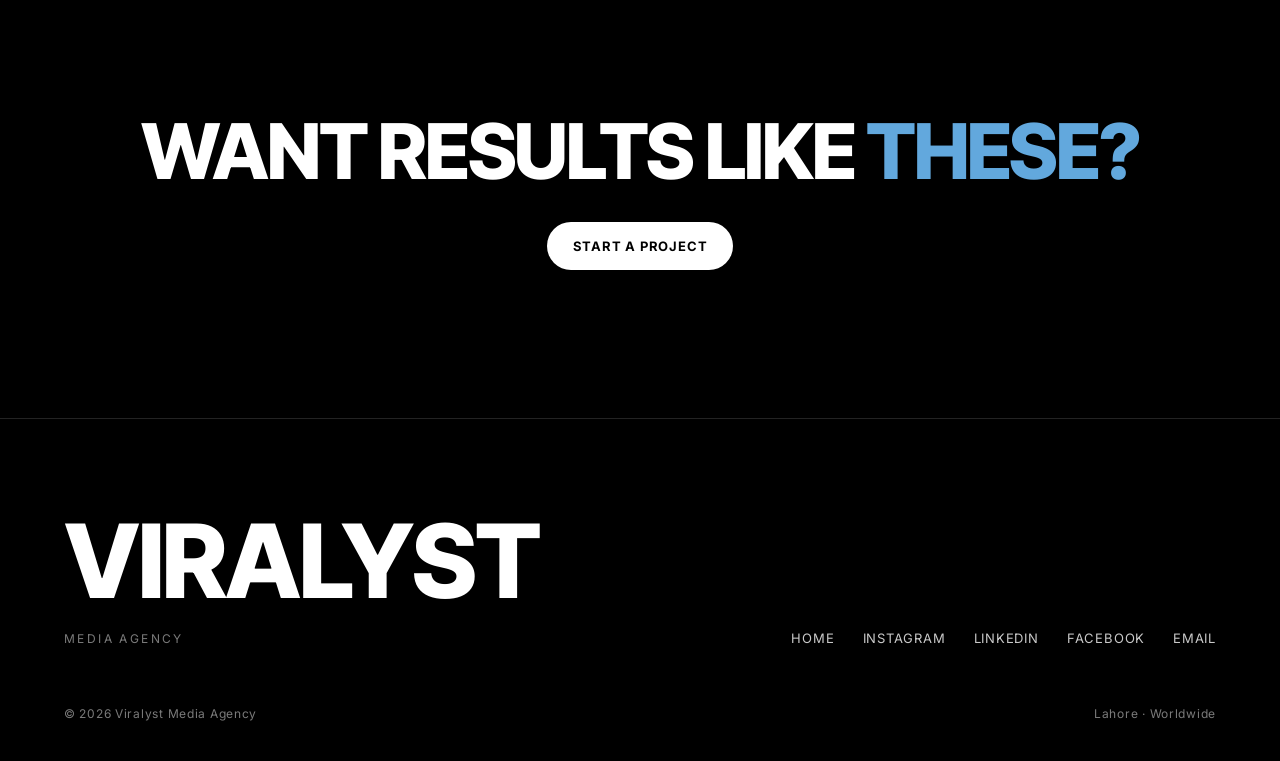
==== commit 486bba6f: "Team slider: side arrows and edge fade" ====
--- a/portfolio.html
+++ b/portfolio.html
@@ -23,6 +23,7 @@
     <ul>
       <li><a href="index.html">Home</a></li>
       <li><a href="index.html#services">Services</a></li>
+      <li><a href="team.html">OurTeam</a></li>
       <li class="cta-item"><a href="index.html#contact" class="cta-nav">Start a Project ↗</a></li>
     </ul>
   </div>
@@ -234,6 +235,27 @@
     if(e.key==='ArrowRight' && slides.length>1) go(1);
     if(e.key==='ArrowLeft'  && slides.length>1) go(-1);
   });
+
+
+
+   /* ---------------- mobile menu ---------------- */
+(function(){
+  const hdr = document.getElementById('siteHeader');
+  const btn = document.getElementById('menuBtn');
+  if(!hdr || !btn) return;
+
+  const setMenu = open => {
+    hdr.classList.toggle('menu-open', open);
+    btn.setAttribute('aria-expanded', open);
+    btn.setAttribute('aria-label', open ? 'Close menu' : 'Open menu');
+    document.body.style.overflow = open ? 'hidden' : 'auto';
+  };
+
+  btn.addEventListener('click', ()=>setMenu(!hdr.classList.contains('menu-open')));
+  hdr.querySelectorAll('.nav-links a').forEach(a=>a.addEventListener('click', ()=>setMenu(false)));
+  window.addEventListener('resize', ()=>{ if(window.innerWidth > 900) setMenu(false); });
+  document.addEventListener('keydown', e=>{ if(e.key==='Escape') setMenu(false); });
+})();
 </script>
 </body>
 </html>
--- a/CoscadeStyle.css
+++ b/CoscadeStyle.css
@@ -94,7 +94,7 @@
   background:linear-gradient(180deg, rgba(0,0,0,.75), rgba(0,0,0,0));
   transition:transform .5s var(--ease);
 }
-@media (max-width:760px){
+@media (max-width:900px){
   header{
     background:rgba(0,0,0,.92);
     padding:16px 20px;
@@ -106,7 +106,7 @@
 .logo-mark{display:flex;align-items:center;gap:10px;}
 .logo-mark img{height:26px;width:auto;display:block;}
 .logo-mark .word{font-family:'Inter Tight',sans-serif;font-weight:800;font-size:15px;letter-spacing:.22em;}
-.nav-links ul{list-style:none;display:flex;gap:38px;align-items:center;}
+.nav-links ul{list-style:none;display:flex;gap:clamp(18px,2.4vw,38px);align-items:center;}
 .nav-links a{font-size:13px;letter-spacing:.08em;text-transform:uppercase;font-weight:600;position:relative;}
 .nav-links a:not(.cta-nav)::after{
   content:'';position:absolute;left:0;right:0;bottom:-6px;height:1px;background:var(--white);
@@ -118,7 +118,35 @@
   font-size:12px;letter-spacing:.08em;
 }
 .nav-links{display:flex;}
-@media (max-width:820px){ .nav-links ul li:not(.cta-item){display:none;} }
+/* ---------- mobile menu ---------- */
+.menu-btn{display:none;width:44px;height:44px;position:relative;z-index:520;}
+.menu-btn span{
+  position:absolute;left:11px;right:11px;height:2px;background:#fff;border-radius:2px;
+  transition:transform .4s var(--ease), top .4s var(--ease);
+}
+.menu-btn span:nth-child(1){top:18px;}
+.menu-btn span:nth-child(2){top:26px;}
+header.menu-open{transform:none !important;}
+header.menu-open .logo-mark{position:relative;z-index:520;}
+header.menu-open .menu-btn span:nth-child(1){top:22px;transform:rotate(45deg);}
+header.menu-open .menu-btn span:nth-child(2){top:22px;transform:rotate(-45deg);}
+
+@media (max-width:820px){
+  .menu-btn{display:block;}
+  .nav-links{
+    position:fixed;inset:0;z-index:510;background:rgba(0,0,0,.97);
+    display:flex;align-items:center;justify-content:center;
+    opacity:0;visibility:hidden;
+    transition:opacity .4s var(--ease), visibility .4s;
+  }
+  header.menu-open .nav-links{opacity:1;visibility:visible;}
+  .nav-links ul{flex-direction:column;gap:30px;text-align:center;}
+  .nav-links a:not(.cta-nav){
+    font-family:'Inter Tight',sans-serif;font-weight:800;
+    font-size:clamp(30px,9vw,46px);letter-spacing:-.01em;
+  }
+  .nav-links .cta-nav{font-size:14px;padding:14px 28px;}
+}
 
 /* ---------- section base ---------- */
 section{position:relative;}
@@ -225,7 +253,7 @@
   position:absolute;bottom:34px;left:0;right:0;text-align:center;z-index:2;
   opacity:0;transform:translateY(12px);transition:all .5s var(--ease) .1s;
 }
-@media (max-width:760px){
+@media (max-width:1100px){
   .engine-word.active .label{transform:translateY(-40px);opacity:0;}
 }
 .engine-word.active .detail{opacity:1;transform:translateY(0);}
@@ -238,7 +266,7 @@
   background-size:34px 34px;
   mask-image:radial-gradient(ellipse 70% 70% at 50% 50%, black 20%, transparent 75%);
 }
-@media (max-width:760px){
+@media (max-width:1100px){
   .hero{min-height:auto;padding-top:110px;padding-bottom:0;justify-content:flex-start;}
   .hero-head{margin-top:34px;}
   .engine{flex-direction:column;height:auto;gap:8px;border-top:none;margin-top:40px;}
@@ -264,7 +292,7 @@
   /* active: badi, image + headline dikhein */
   .engine-word.active{
     flex:none;
-    height:340px;
+    height:clamp(340px,52vw,440px);
   }
   .engine-word.active .stage{opacity:1;}
   .engine-word.active .stage img{
@@ -291,28 +319,45 @@
 .stretch-wrap{width:100%;overflow:hidden;}
 .stretch{
   font-family:'Inter Tight',sans-serif;font-weight:800;text-transform:uppercase;
-  font-size:clamp(40px,9vw,120px);white-space:nowrap;letter-spacing:.02em;
-  display:inline-block;color:var(--white);
-}
+  font-size:clamp(22px,6.8vw,124px);white-space:nowrap;letter-spacing:.02em;
+  line-height:1;display:inline-block;color:var(--white);
+}
+.stretch .accent{color:var(--blue-2);}
 .attention .snap{
   font-size:clamp(30px,5.4vw,86px);max-width:1000px;
 }
 .attention .snap .accent{color:var(--blue-2);}
+
+/* ---------- marquee ---------- */
+.marquee{
+  width:100%;overflow:hidden;margin-top:30px;padding:20px 0;
+  border-top:1px solid var(--line);border-bottom:1px solid var(--line);
+  -webkit-mask-image:linear-gradient(90deg,transparent,#000 12%,#000 88%,transparent);
+  mask-image:linear-gradient(90deg,transparent,#000 12%,#000 88%,transparent);
+}
+.marquee-track{display:flex;width:max-content;animation:marq 30s linear infinite;}
+.marquee-track span{
+  font-family:'Inter Tight',sans-serif;font-weight:800;text-transform:uppercase;
+  font-size:clamp(16px,2vw,26px);letter-spacing:.08em;color:var(--dim);
+  white-space:nowrap;padding-right:48px;
+}
+.marquee-track span::after{content:'✦';margin-left:48px;color:var(--blue-2);}
+@keyframes marq{to{transform:translateX(-50%);}}
 
 /* ---------- service universes ---------- */
 .universe{
   min-height:100vh;display:flex;align-items:center;
   border-top:1px solid var(--line);position:relative;overflow:hidden;padding:100px var(--pad);
 }
-.universe-inner{position:relative;z-index:2;display:grid;grid-template-columns:1.1fr .9fr;gap:60px;align-items:center;width:100%;}
-.universe h2{font-size:clamp(40px,7vw,110px);}
+.universe-inner{position:relative;z-index:2;display:grid;grid-template-columns:1fr 1fr;gap:60px;align-items:center;width:100%;}
+.universe h2{font-size:clamp(40px,5vw,96px);}
 .universe h2 .accent{color:var(--blue-2);}
 .universe .tags{margin-top:24px;display:flex;flex-wrap:wrap;gap:10px;}
 .universe .tags span{
   border:1px solid var(--line);padding:8px 16px;border-radius:100px;font-size:12px;
   letter-spacing:.08em;text-transform:uppercase;color:var(--off);
 }
-.universe-visual{position:relative;height:420px;}
+.universe-visual{position:relative;height:clamp(320px,34vw,520px);}
 @media (max-width:900px){
   .universe-inner{grid-template-columns:1fr;}
   .universe-visual{height:280px;order:-1;}
@@ -512,6 +557,12 @@
 .principle .num{font-size:13px;color:var(--blue-2);letter-spacing:.1em;}
 .principle h4{margin-top:26px;font-size:clamp(20px,2.2vw,26px);}
 .principle p{margin-top:14px;color:var(--dim);font-size:14px;line-height:1.6;}
+.principle{transition:background .4s var(--ease);}
+.principle:hover{background:rgba(74,114,199,.08);}
+.principle p{color:#9a9a9a;}
+/* double padding hatao, taake sab sections ek line mein hon */
+.why .wrap, .contact .wrap, footer .wrap, .team .wrap{padding-left:0;padding-right:0;}
+
 @media (max-width:820px){ .principles{grid-template-columns:1fr;} }
 
 /* ---------- proof ---------- */
@@ -528,15 +579,27 @@
 
 /* ---------- final cta ---------- */
 .cta-final{
-  min-height:90vh;display:flex;flex-direction:column;align-items:center;justify-content:center;
+  min-height:80vh;display:flex;flex-direction:column;align-items:center;justify-content:center;
   text-align:center;gap:34px;border-top:1px solid var(--line);padding:100px var(--pad);position:relative;overflow:hidden;
 }
 .cta-final .mark{width:70px;opacity:.9;}
-.cta-final h2{font-size:clamp(42px,8.6vw,130px);}
+.cta-final h2{font-size:clamp(40px,6.6vw,104px);}
 .cta-final p{color:var(--off);max-width:460px;font-size:15px;line-height:1.6;}
 .cta-final .glow{
   position:absolute;inset:0;background:radial-gradient(ellipse 50% 40% at 50% 40%, rgba(74,114,199,.16), transparent 70%);
 }
+
+.cta-actions{display:flex;flex-wrap:wrap;gap:14px;justify-content:center;}
+.ghost-btn{
+  display:inline-flex;align-items:center;gap:10px;
+  padding:16px 26px;border-radius:100px;
+  border:1px solid rgba(255,255,255,.4);
+  font-weight:700;font-size:13px;letter-spacing:.06em;text-transform:uppercase;
+  white-space:nowrap;
+  transition:border-color .3s var(--ease), color .3s var(--ease);
+}
+.ghost-btn:hover{border-color:var(--blue-2);color:var(--blue-2);}
+.cta-note{font-size:12px;letter-spacing:.1em;color:var(--dim);text-transform:uppercase;}{}
 
 /* ---------- contact ---------- */
 .contact{padding:140px var(--pad);border-top:1px solid var(--line);}
@@ -571,6 +634,25 @@
 /* reveal utility */
 .reveal{opacity:0;transform:translateY(24px);transition:opacity .8s var(--ease), transform .8s var(--ease);}
 .reveal.in{opacity:1;transform:translateY(0);}
+
+/* ---------- image frame (carousels) ---------- */
+.universe-visual.vis-frame{
+  overflow:hidden;border-radius:18px;
+  border:1px solid var(--line);background:var(--panel);
+  box-shadow:0 24px 70px rgba(74,114,199,.14);
+}
+/* roshan photos ko dark/blue theme mein milane ke liye halka overlay */
+.vis-frame::after{
+  content:'';position:absolute;inset:0;z-index:3;pointer-events:none;
+  background:
+    linear-gradient(180deg, rgba(0,0,0,0) 55%, rgba(0,0,0,.55)),
+    linear-gradient(135deg, rgba(74,114,199,.18), rgba(0,0,0,0) 60%);
+}
+.vis-frame .carousel-dots{
+  bottom:16px;z-index:5;padding:7px 12px;border-radius:100px;
+  background:rgba(0,0,0,.5);backdrop-filter:blur(6px);
+}
+.vis-frame .dot{width:9px;height:9px;}
 
 /* ---------- contact v2 (two column) ---------- */
 .contact-grid{display:grid;grid-template-columns:.9fr 1.1fr;gap:70px;align-items:start;}
@@ -602,9 +684,13 @@
 .contact-form .field.err{border-bottom-color:#e5484d;}
 .contact-form textarea{height:90px;}
 .contact-form .submit-row{margin-top:36px;}
+@media (max-width:1000px){
+  .contact-grid{grid-template-columns:1fr;gap:44px;}
+}
 @media (max-width:900px){
-  .contact-grid{grid-template-columns:1fr;gap:44px;}
   .contact-form{padding:24px;}
+}
+@media (max-width:560px){
   .cf-grid{grid-template-columns:1fr;}
 }
 
